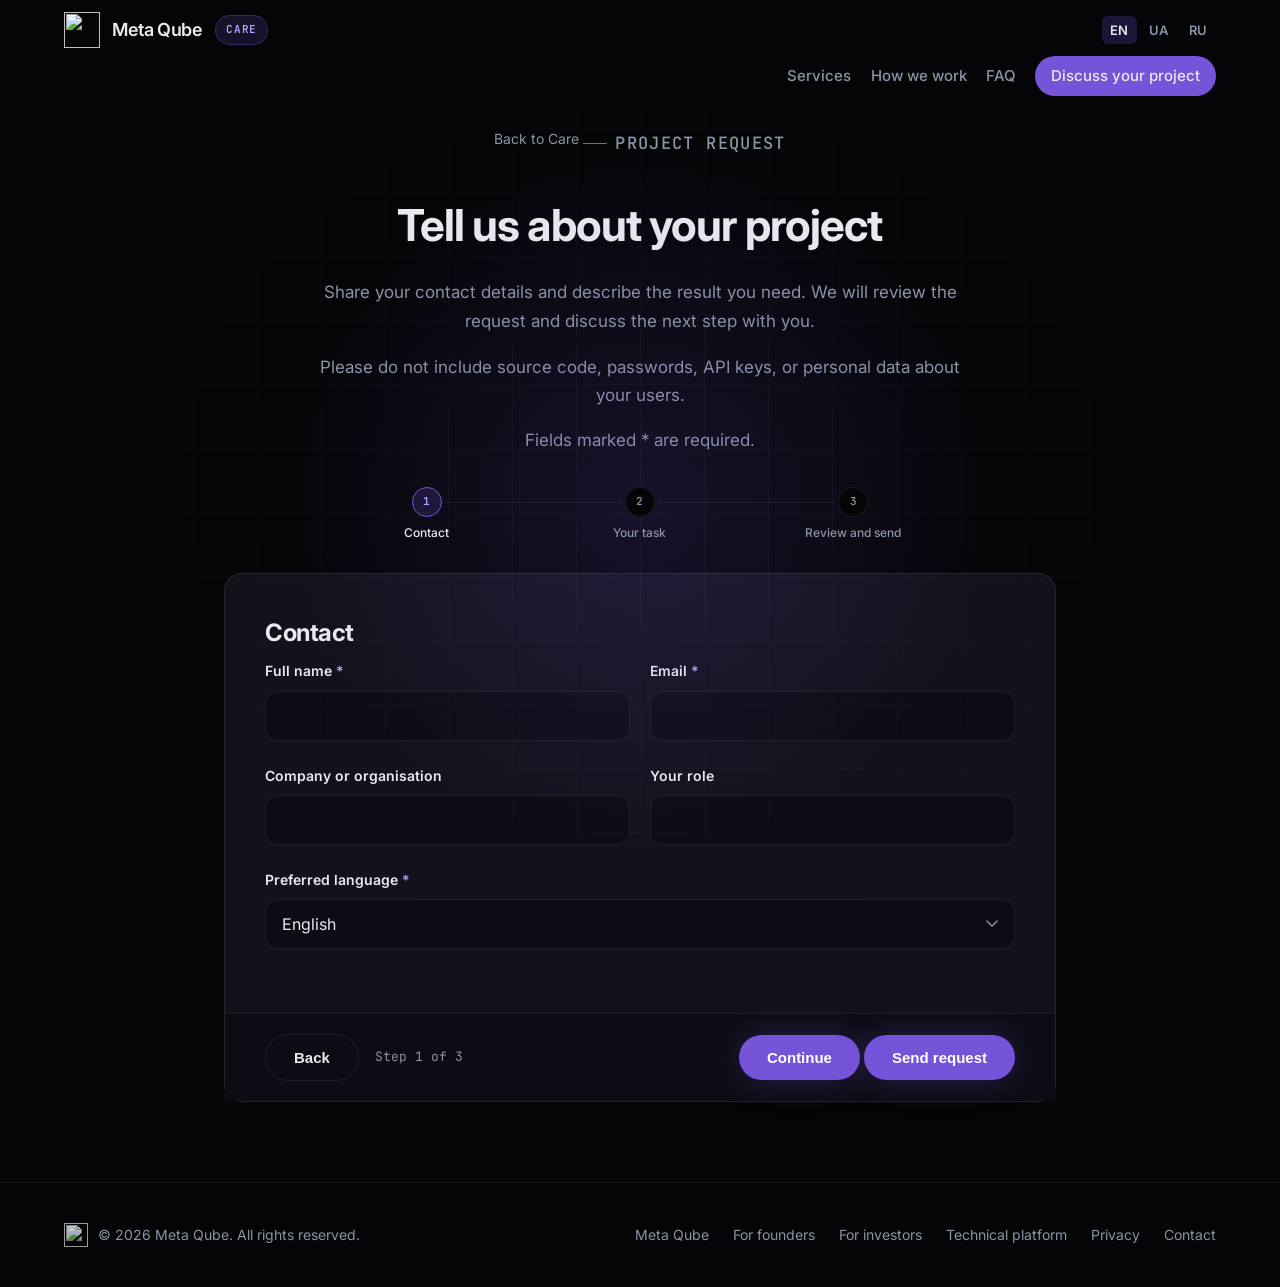
==== apply/index.html @ a99087cd "Add care site static files" ====
<!DOCTYPE html>
<html lang="en">
<head>
  <meta charset="UTF-8">
  <meta name="viewport" content="width=device-width, initial-scale=1.0">
  <meta name="description" content="Share your contact details and describe the result you need. We will review the request and discuss the next step with you.">
  <meta name="theme-color" content="#7554d9">
  <meta name="robots" content="noindex">
  <title>Discuss Your Project: Meta Qube Care</title>
  <link rel="canonical" href="https://care.meta-qube.com/apply/">
  <link rel="alternate" hreflang="en" href="https://care.meta-qube.com/apply/">
  <link rel="alternate" hreflang="uk" href="https://care.meta-qube.com/ua/apply/">
  <link rel="alternate" hreflang="ru" href="https://care.meta-qube.com/ru/apply/">
  <link rel="alternate" hreflang="x-default" href="https://care.meta-qube.com/apply/">
  <link rel="icon" href="https://meta-qube.com/favicon.ico" sizes="any">
  <link rel="icon" href="https://meta-qube.com/favicon-32x32.png" type="image/png" sizes="32x32">
  <link rel="icon" href="https://meta-qube.com/favicon-16x16.png" type="image/png" sizes="16x16">
  <link rel="apple-touch-icon" href="https://meta-qube.com/apple-touch-icon.png">
  <link rel="manifest" href="/site.webmanifest">
  <meta property="og:title" content="Discuss Your Project: Meta Qube Care">
  <meta property="og:description" content="Share your contact details and describe the result you need. We will review the request and discuss the next step with you.">
  <meta property="og:url" content="https://care.meta-qube.com/apply/">
  <meta property="og:image" content="https://meta-qube.com/images/metaqube.png">
  <meta property="og:type" content="website">
  <link rel="preconnect" href="https://fonts.googleapis.com">
  <link rel="preconnect" href="https://fonts.gstatic.com" crossorigin>
  <link href="https://fonts.googleapis.com/css2?family=Inter:wght@400;500;600;700&family=JetBrains+Mono:wght@500&display=swap" rel="stylesheet">
  <link rel="stylesheet" href="/styles.css">
</head>
<body class="audience-care">
  <header class="site-header" id="header">
    <div class="container header-inner">
      <div class="header-top">
      <a href="/" class="logo">
        <img src="https://meta-qube.com/images/metaqube.png" alt="" width="36" height="36">
        Meta Qube
      </a>
      <span class="audience-badge">Care</span>
      <nav class="lang-switch" aria-label="Language">
        <a href="/apply/" class="lang-link active" hreflang="en" aria-current="page">EN</a>
        <a href="/ua/apply/" class="lang-link" hreflang="uk">UA</a>
        <a href="/ru/apply/" class="lang-link" hreflang="ru">RU</a>
      </nav>
      <button class="menu-toggle" id="menu-toggle" aria-label="Toggle menu" aria-expanded="false">
        <svg width="24" height="24" viewBox="0 0 24 24" fill="none" stroke="currentColor" stroke-width="2" stroke-linecap="round">
          <line x1="4" y1="7" x2="20" y2="7"/>
          <line x1="4" y1="12" x2="20" y2="12"/>
          <line x1="4" y1="17" x2="20" y2="17"/>
        </svg>
      </button>
      </div>
      <nav class="nav" id="nav">
        <a href="/#services">Services</a>
        <a href="/#process">How we work</a>
        <a href="/#faq">FAQ</a>
        <a href="/apply/" class="nav-cta">Discuss your project</a>
      </nav>
    </div>
  </header>
  <main>
    <section class="apply-page">
      <div class="hero-bg" aria-hidden="true"><div class="hero-glow"></div><div class="hero-grid"></div></div>
      <div class="container">
        <header class="apply-header">
          <a class="back-link" href="/">Back to Care</a>
          <p class="eyebrow">Project request</p>
          <h1>Tell us about your project</h1>
          <p>Share your contact details and describe the result you need. We will review the request and discuss the next step with you.</p>
          <p class="safety-note">Please do not include source code, passwords, API keys, or personal data about your users.</p>
          <p class="safety-note">Fields marked * are required.</p>
        </header>
        <div id="wizard">
          <ol class="stepper" aria-label="Request steps">
            <li><button type="button" class="stepper-step" data-step="0"><span class="step-dot">1</span><span class="step-label">Contact</span></button></li>
            <li><button type="button" class="stepper-step" data-step="1"><span class="step-dot">2</span><span class="step-label">Your task</span></button></li>
            <li><button type="button" class="stepper-step" data-step="2"><span class="step-dot">3</span><span class="step-label">Review and send</span></button></li>
          </ol>
          <form id="request-form" novalidate>
            <div class="wizard-card">
              <div class="wizard-step active" data-step="0">
                <div class="wizard-step-header"><h2 id="step-title-0" tabindex="-1">Contact</h2></div>
                <div class="form-row">
                  
            <div class="form-group">
              <label class="form-label" for="fullName">Full name <span class="req">*</span></label>
              <input class="form-input" id="fullName" name="fullName" autocomplete="name" required aria-describedby="err-fullName">
              <p class="field-error" id="err-fullName"></p>
            </div>
                  
            <div class="form-group">
              <label class="form-label" for="email">Email <span class="req">*</span></label>
              <input class="form-input" id="email" name="email" type="email" autocomplete="email" required aria-describedby="err-email">
              <p class="field-error" id="err-email"></p>
            </div>
                </div>
                <div class="form-row">
                  
            <div class="form-group">
              <label class="form-label" for="organization">Company or organisation</label>
              <input class="form-input" id="organization" name="organization" autocomplete="organization" aria-describedby="err-organization">
              <p class="field-error" id="err-organization"></p>
            </div>
                  
            <div class="form-group">
              <label class="form-label" for="role">Your role</label>
              <input class="form-input" id="role" name="role" autocomplete="organization-title" aria-describedby="err-role">
              <p class="field-error" id="err-role"></p>
            </div>
                </div>
                
            <div class="form-group">
              <label class="form-label" for="preferredLanguage">Preferred language <span class="req">*</span></label>
              <select class="form-select" id="preferredLanguage" name="preferredLanguage" required aria-describedby="err-preferredLanguage"><option value="en" selected>English</option><option value="uk">Українська</option><option value="ru">Русский</option></select>
              <p class="field-error" id="err-preferredLanguage"></p>
            </div>
              </div>
              <div class="wizard-step" data-step="1">
                <div class="wizard-step-header"><h2 id="step-title-1" tabindex="-1">Your task</h2></div>
                
            <div class="form-group">
              <label class="form-label" for="audience">Who are you representing? <span class="req">*</span></label>
              <select class="form-select" id="audience" name="audience" required aria-describedby="err-audience"><option value="">Select an option</option><option value="startup">Startup</option><option value="investor">Investor or fund</option><option value="enterprise">Enterprise</option><option value="business">Business or delivery partner</option><option value="other">Other</option></select>
              <p class="field-error" id="err-audience"></p>
            </div>
                <div class="form-group">
                  <p class="form-label" id="services-label">What kind of help do you need? <span class="req">*</span></p>
                  <div class="option-group" id="services" data-field="services" role="group" tabindex="-1" aria-labelledby="services-label" aria-describedby="err-services">
                <label class="option-label"><input type="checkbox" name="services" value="assessment"> Technical assessment</label>
                <label class="option-label"><input type="checkbox" name="services" value="recovery"> Recovery and modernisation</label>
                <label class="option-label"><input type="checkbox" name="services" value="support"> Ongoing engineering support</label>
                <label class="option-label"><input type="checkbox" name="services" value="ai_workflow"> Development and AI workflows</label>
                <label class="option-label"><input type="checkbox" name="services" value="business_process"> Business process improvement</label>
                <label class="option-label"><input type="checkbox" name="services" value="handover"> Engineering ownership and handover</label>
                <label class="option-label"><input type="checkbox" name="services" value="unsure"> Help me choose</label>
                  </div>
                  <p class="field-error" id="err-services"></p>
                </div>
                <div class="form-row">
                  
            <div class="form-group">
              <label class="form-label" for="projectName">Project or system name</label>
              <input class="form-input" id="projectName" name="projectName" aria-describedby="err-projectName">
              <p class="field-error" id="err-projectName"></p>
            </div>
                  
            <div class="form-group">
              <label class="form-label" for="projectUrl">Public project website</label>
              <input class="form-input" id="projectUrl" name="projectUrl" type="url" inputmode="url" aria-describedby="err-projectUrl">
              <p class="field-error" id="err-projectUrl"></p>
            </div>
                </div>
                <div class="form-group">
                  <label class="form-label" for="summary">The situation and the result you need <span class="req">*</span></label>
                  <textarea class="form-textarea" id="summary" name="summary" required aria-describedby="err-summary" placeholder="What is not working? How does it affect the business? What would a useful result look like?"></textarea>
                  <p class="field-error" id="err-summary"></p>
                </div>
                
            <div class="form-group">
              <label class="form-label" for="technologies">Technologies, if known</label>
              <input class="form-input" id="technologies" name="technologies" aria-describedby="err-technologies">
              <p class="field-error" id="err-technologies"></p>
            </div>
                <div class="form-group">
                  <label class="form-label" for="timeframe">When would you like to start? <span class="req">*</span></label>
                  <select class="form-select" id="timeframe" name="timeframe" required aria-describedby="timeframe-note err-timeframe"><option value="">Select an option</option><option value="soon">As soon as possible</option><option value="month">Within a month</option><option value="quarter">Within three months</option><option value="exploring">Exploring options</option></select>
                  <p class="form-hint" id="timeframe-note">This is a planning preference, not a confirmed response or delivery time.</p>
                  <p class="field-error" id="err-timeframe"></p>
                </div>
              </div>
              <div class="wizard-step" data-step="2">
                <div class="wizard-step-header">
                  <h2 id="step-title-2" tabindex="-1">Review and send</h2>
                  <p class="step-desc">Check your details before sending. You can return to any step to make changes.</p>
                </div>
                <div id="form-status" class="submit-error" role="alert" aria-live="assertive"></div>
                <section class="summary-block" aria-labelledby="summary-contact-title">
                  <div class="summary-head"><h3 id="summary-contact-title">Contact</h3><button type="button" class="btn btn-secondary" data-edit="0">Edit</button></div>
                  <div id="summary-contact"></div>
                </section>
                <section class="summary-block" aria-labelledby="summary-project-title">
                  <div class="summary-head"><h3 id="summary-project-title">Your task</h3><button type="button" class="btn btn-secondary" data-edit="1">Edit</button></div>
                  <div id="summary-project"></div>
                </section>
                <div class="consent-group" id="privacyBox" data-field="privacyAccepted">
                  <input type="checkbox" id="privacyAccepted" name="privacyAccepted" aria-describedby="err-privacyAccepted">
                  <label for="privacyAccepted">I have read the <a href="/privacy/" target="_blank" rel="noopener">Privacy Notice</a> and agree to the processing of these details to handle my request and contact me.</label>
                </div>
                <p class="field-error" id="err-privacyAccepted"></p>
                <p class="safety-note">Sending this request does not create an account, a paid order, or a support agreement.</p>
                <div class="hp-field" aria-hidden="true">
                  <label for="website">Website</label>
                  <input id="website" name="website" tabindex="-1" autocomplete="off">
                </div>
              </div>
              <div class="wizard-nav">
                <button id="btn-back" class="btn btn-secondary" type="button">Back</button>
                <span id="step-counter" class="step-counter"></span>
                <div class="wizard-nav-right">
                  <button id="btn-next" class="btn btn-primary" type="button">Continue</button>
                  <button id="btn-send" class="btn btn-primary" type="submit" hidden>Send request</button>
                </div>
              </div>
            </div>
          </form>
        </div>
        <div id="inline-success" class="success-state" role="status" aria-live="polite">
          <h2 id="inline-title"></h2>
          <p id="inline-text"></p>
          <p class="success-ref" id="inline-ref"></p>
          <a class="btn btn-secondary" href="/">Back to Care</a>
        </div>
        <noscript>
          <style>.wizard-card,.stepper{display:none}</style>
          <p class="noscript-note">Enable JavaScript to use this form, or email <a href="mailto:timur@metarhia.com">timur@metarhia.com</a>.</p>
        </noscript>
      </div>
    </section>
  </main>
  <footer class="site-footer">
    <div class="container footer-inner">
      <div class="footer-brand">
        <img src="https://meta-qube.com/images/metaqube.png" alt="" width="24" height="24" loading="lazy">
        <span>&copy; 2026 Meta Qube. All rights reserved.</span>
      </div>
      <div class="footer-links">
        <a href="https://meta-qube.com/">Meta Qube</a>
        <a href="https://founders.meta-qube.com/">For founders</a>
        <a href="https://capital.meta-qube.com/">For investors</a>
        <a href="https://platform.meta-qube.com/">Technical platform</a>
        <a href="/privacy/">Privacy</a>
        <a href="mailto:timur@metarhia.com">Contact</a>
      </div>
    </div>
  </footer>
  <dialog class="lang-dialog" id="lang-dialog">
    <p>Changing the language will clear this form.</p>
    <div class="lang-actions">
      <button type="button" class="btn btn-secondary" id="lang-stay">Stay here</button>
      <button type="button" class="btn btn-primary" id="lang-change">Change language</button>
    </div>
  </dialog>
  <iframe name="hidden_submit_frame" hidden title="" aria-hidden="true"></iframe>
  <script type="application/json" id="care-i18n">{"locale":"en","privacyVersion":"2026-11-10","thanksPath":"/thank-you/","messages":{"required":"Please complete this field.","email":"Enter a valid email address.","length":"Use between {min} and {max} characters.","maxLength":"Use no more than {max} characters.","url":"Enter a public http or https URL without access credentials.","selection":"Select at least one option.","consent":"Please read the notice and confirm your agreement.","submit":"We could not confirm that your request was received. Your details remain in this form. Try again or contact us by email.","rate":"Too many attempts. Please try again later.","config":"The request form is temporarily unavailable. Please email timur@metarhia.com.","stale":"The privacy notice has changed. Review the current version before sending.","counter":"Step {current} of 3","sending":"Sending…","send":"Send request","notProvided":"Not provided","successTitle":"Your request has been received","successText":"We will review your request and contact you using the details provided. The next step is to clarify the task and a suitable engagement scope.","successReference":"Request reference: {id}","localeWarning":"Changing the language will clear this form."},"limits":{"fullName":{"min":2,"max":120},"email":{"max":254},"organization":{"max":160},"role":{"max":120},"projectName":{"max":160},"projectUrl":{"max":2048},"summary":{"min":30,"max":3000},"technologies":{"max":500}},"labels":{"fullName":"Full name","email":"Email","organization":"Company or organisation","role":"Your role","preferredLanguage":"Preferred language","audience":"Who are you representing?","services":"What kind of help do you need?","projectName":"Project or system name","projectUrl":"Public project website","summary":"The situation and the result you need","technologies":"Technologies, if known","timeframe":"When would you like to start?"},"choices":{"language":{"en":"English","uk":"Українська","ru":"Русский"},"audience":{"startup":"Startup","investor":"Investor or fund","enterprise":"Enterprise","business":"Business or delivery partner","other":"Other"},"services":{"assessment":"Technical assessment","recovery":"Recovery and modernisation","support":"Ongoing engineering support","ai_workflow":"Development and AI workflows","business_process":"Business process improvement","handover":"Engineering ownership and handover","unsure":"Help me choose"},"timeframe":{"soon":"As soon as possible","month":"Within a month","quarter":"Within three months","exploring":"Exploring options"}},"steps":[["fullName","email","organization","role","preferredLanguage"],["audience","services","projectName","projectUrl","summary","technologies","timeframe"],["privacyAccepted"]],"fieldStep":{"fullName":0,"email":0,"organization":0,"role":0,"preferredLanguage":0,"audience":1,"services":1,"projectName":1,"projectUrl":1,"summary":1,"technologies":1,"timeframe":1,"privacyAccepted":2},"fieldOrder":["fullName","email","organization","role","preferredLanguage","audience","services","projectName","projectUrl","summary","technologies","timeframe","privacyAccepted"]}</script>
  <script src="/assets/validate.js"></script>
  <script src="/assets/site.js"></script>
  <script src="/assets/apply.js"></script>
</body>
</html>
---- styles.css ----
:root {
  --bg: #050508;
  --bg-elevated: #0c0c14;
  --surface: #12121c;
  --border: rgba(255, 255, 255, 0.08);
  --text: #e8eaef;
  --text-muted: #8b93a7;
  --accent: #7554d9;
  --accent-bright: #bba3ff;
  --accent-glow: rgba(117, 84, 217, 0.28);
  --accent-hover: #5e42b8;
  --green: #3ecf8e;
  --font-sans: "Inter", system-ui, -apple-system, sans-serif;
  --font-mono: "JetBrains Mono", ui-monospace, monospace;
  --max-width: 72rem;
  --radius: 0.75rem;
}

*,
*::before,
*::after {
  box-sizing: border-box;
}

html {
  scroll-behavior: smooth;
}

body {
  margin: 0;
  font-family: var(--font-sans);
  font-size: 1rem;
  line-height: 1.6;
  color: var(--text);
  background: var(--bg);
  -webkit-font-smoothing: antialiased;
}

img {
  max-width: 100%;
  height: auto;
  display: block;
}

a {
  color: var(--accent-bright);
  text-decoration: none;
  transition: color 0.2s;
}

a:hover {
  color: var(--accent-bright);
}

.container {
  width: min(100% - 2rem, var(--max-width));
  margin-inline: auto;
}

/* Header */

.site-header {
  position: fixed;
  inset: 0 0 auto;
  z-index: 100;
  border-bottom: 1px solid transparent;
  transition: background 0.3s, border-color 0.3s, backdrop-filter 0.3s;
  overflow-x: clip;
}

.site-header.scrolled {
  background: rgba(5, 5, 8, 0.85);
  backdrop-filter: blur(12px);
  border-bottom-color: var(--border);
}

.header-inner {
  container-type: inline-size;
  container-name: site-header;
  position: relative;
  display: flex;
  flex-direction: column;
  align-items: stretch;
  gap: 0.5rem;
  padding-block: 0.75rem 0.875rem;
  min-width: 0;
}

.header-top {
  display: flex;
  align-items: center;
  gap: 0.75rem;
  min-width: 0;
}

.logo {
  display: flex;
  align-items: center;
  gap: 0.75rem;
  color: var(--text);
  font-weight: 600;
  font-size: 1.125rem;
  letter-spacing: -0.02em;
  flex-shrink: 0;
}

.logo img {
  width: 2.25rem;
  height: 2.25rem;
}

.nav {
  display: flex;
  align-items: center;
  justify-content: flex-end;
  gap: clamp(0.625rem, 1.5vw, 1.5rem);
  min-width: 0;
}

.nav a {
  color: var(--text-muted);
  font-size: clamp(0.8125rem, 0.78rem + 0.2vw, 0.9375rem);
  font-weight: 500;
  white-space: nowrap;
}

.nav a:hover {
  color: var(--text);
}

.nav-cta {
  color: var(--text) !important;
  background: var(--accent);
  padding: 0.5rem 1rem;
  border-radius: 999px;
  font-weight: 600;
  flex-shrink: 0;
}

.nav-cta:hover {
  background: var(--accent-hover);
  color: #fff !important;
}

.lang-switch {
  display: flex;
  align-items: center;
  gap: 0.25rem;
  margin-left: auto;
  flex-shrink: 0;
}

.lang-link {
  color: var(--text-muted);
  font-size: 0.8125rem;
  font-weight: 600;
  letter-spacing: 0.04em;
  padding: 0.25rem 0.5rem;
  border-radius: 0.375rem;
  transition: color 0.2s, background 0.2s;
}

.lang-link:hover {
  color: var(--text);
  background: rgba(255, 255, 255, 0.06);
}

.lang-link.active {
  color: var(--text);
  background: rgba(117, 84, 217, 0.22);
}

.menu-toggle {
  display: none;
  flex-shrink: 0;
  background: none;
  border: none;
  color: var(--text);
  cursor: pointer;
  padding: 0.25rem;
  margin-left: 0.25rem;
}

@container site-header (max-width: 56rem) {
  .menu-toggle {
    display: block;
  }

  .nav {
    display: none;
    position: absolute;
    top: 100%;
    left: 0;
    right: 0;
    flex-direction: column;
    align-items: stretch;
    gap: 0;
    flex-shrink: 0;
    background: rgba(5, 5, 8, 0.95);
    backdrop-filter: blur(12px);
    border-bottom: 1px solid var(--border);
    padding: 1rem;
    z-index: 10;
  }

  .nav.open {
    display: flex;
  }

  .nav a {
    padding: 0.75rem 1rem;
    width: 100%;
    font-size: 0.9375rem;
    white-space: normal;
  }

  .nav-cta {
    text-align: center;
    margin-top: 0.5rem;
  }
}

/* Hero */

.hero {
  position: relative;
  min-height: 100vh;
  display: flex;
  align-items: center;
  padding-block: 7rem 4rem;
  overflow: hidden;
}

.hero-bg {
  position: absolute;
  inset: 0;
  pointer-events: none;
}

.hero-glow {
  position: absolute;
  top: 10%;
  left: 50%;
  translate: -50% 0;
  width: min(90vw, 48rem);
  height: min(90vw, 48rem);
  background: radial-gradient(circle, var(--accent-glow) 0%, transparent 65%);
  opacity: 0.6;
}

.hero-grid {
  position: absolute;
  inset: 0;
  background-image:
    linear-gradient(rgba(255, 255, 255, 0.03) 1px, transparent 1px),
    linear-gradient(90deg, rgba(255, 255, 255, 0.03) 1px, transparent 1px);
  background-size: 4rem 4rem;
  mask-image: radial-gradient(ellipse 70% 60% at 50% 40%, black 20%, transparent 75%);
}

.hero-inner {
  position: relative;
  display: grid;
  grid-template-columns: 1fr 1fr;
  gap: 3rem;
  align-items: center;
}

.hero-content {
  max-width: 34rem;
  container-type: inline-size;
}

.eyebrow {
  display: inline-flex;
  align-items: center;
  gap: 0.5rem;
  font-family: var(--font-mono);
  font-size: 0.8125rem;
  font-weight: 500;
  letter-spacing: 0.08em;
  text-transform: uppercase;
  color: var(--accent-bright);
  margin-bottom: 1.25rem;
}

.eyebrow::before {
  content: "";
  width: 1.5rem;
  height: 1px;
  background: var(--accent);
}

.hero h1 {
  font-size: clamp(1.125rem, 10.5cqw, 3.75rem);
  font-weight: 700;
  line-height: 1.08;
  letter-spacing: -0.03em;
  margin: 0 0 1.25rem;
}

.hero h1 .hero-line {
  display: block;
  white-space: nowrap;
}

.hero h1 .hero-line-accent {
  font-size: 0.9em;
  background: linear-gradient(135deg, var(--text) 30%, var(--accent-bright));
  -webkit-background-clip: text;
  background-clip: text;
  -webkit-text-fill-color: transparent;
}

.hero-lead {
  font-size: 1.1875rem;
  color: var(--text-muted);
  margin: 0 0 2rem;
  line-height: 1.7;
}

.hero-actions {
  display: flex;
  flex-wrap: wrap;
  gap: 1rem;
}

.btn {
  display: inline-flex;
  align-items: center;
  justify-content: center;
  gap: 0.5rem;
  padding: 0.875rem 1.75rem;
  border-radius: 999px;
  font-weight: 600;
  font-size: 0.9375rem;
  border: none;
  cursor: pointer;
  transition: transform 0.2s, box-shadow 0.2s, background 0.2s;
}

.btn:hover {
  transform: translateY(-1px);
}

.btn-primary {
  background: var(--accent);
  color: #fff;
  box-shadow: 0 0 2rem var(--accent-glow);
}

.btn-primary:hover {
  background: var(--accent-hover);
  color: #fff;
  box-shadow: 0 0 2.5rem var(--accent-glow);
}

.btn-secondary {
  background: transparent;
  color: var(--text);
  border: 1px solid var(--border);
}

.btn-secondary:hover {
  border-color: rgba(255, 255, 255, 0.2);
  background: rgba(255, 255, 255, 0.04);
  color: var(--text);
}

.hero-visual {
  display: flex;
  justify-content: center;
  align-items: center;
}

.hero-cube {
  width: min(100%, 28rem);
  filter: drop-shadow(0 0 4rem var(--accent-glow));
  animation: float 6s ease-in-out infinite;
}

@keyframes float {
  0%, 100% { transform: translateY(0); }
  50% { transform: translateY(-12px); }
}

/* Pillars */

.pillars {
  padding-block: 3rem;
  border-block: 1px solid var(--border);
  background: var(--bg-elevated);
}

.pillars-grid {
  display: grid;
  grid-template-columns: repeat(4, 1fr);
  gap: 1.5rem;
}

.pillar {
  text-align: center;
  padding: 1rem;
}

.pillar-icon {
  width: 2.5rem;
  height: 2.5rem;
  display: flex;
  align-items: center;
  justify-content: center;
  margin: 0 auto 0.875rem;
  color: var(--accent-bright);
}

.pillar-icon svg {
  width: 1.5rem;
  height: 1.5rem;
}

.pillar-label {
  font-weight: 600;
  font-size: 0.9375rem;
  margin-bottom: 0.25rem;
}

.pillar-desc {
  font-size: 0.8125rem;
  color: var(--text-muted);
  line-height: 1.5;
}

/* Platform */

.platform-grid {
  display: grid;
  grid-template-columns: repeat(2, 1fr);
  gap: 1.5rem;
}

.platform-card {
  background: var(--surface);
  border: 1px solid var(--border);
  border-radius: calc(var(--radius) * 1.25);
  padding: 2.25rem;
}

.platform-card h3 {
  font-size: 1.375rem;
  font-weight: 700;
  letter-spacing: -0.02em;
  margin: 0 0 1rem;
}

.platform-card > p {
  color: var(--text-muted);
  font-size: 0.9375rem;
  line-height: 1.65;
  margin: 0 0 1.5rem;
}

.platform-badge {
  display: inline-block;
  font-family: var(--font-mono);
  font-size: 0.75rem;
  font-weight: 500;
  letter-spacing: 0.06em;
  text-transform: uppercase;
  color: var(--accent-bright);
  background: rgba(117, 84, 217, 0.16);
  padding: 0.375rem 0.75rem;
  border-radius: 999px;
  margin-bottom: 1.25rem;
}

.platform-badge.accent-green {
  color: var(--green);
  background: rgba(62, 207, 142, 0.12);
}

.feature-list {
  list-style: none;
  margin: 0;
  padding: 0;
  display: grid;
  gap: 0.625rem;
}

.feature-list li {
  position: relative;
  padding-left: 1.25rem;
  font-size: 0.875rem;
  color: var(--text-muted);
  line-height: 1.5;
}

.feature-list li::before {
  content: "";
  position: absolute;
  left: 0;
  top: 0.55em;
  width: 0.375rem;
  height: 0.375rem;
  border-radius: 50%;
  background: var(--accent);
}

/* Modules */

.module-contract {
  display: grid;
  grid-template-columns: repeat(4, 1fr);
  gap: 1rem;
  margin-bottom: 2rem;
}

.contract-item {
  background: var(--surface);
  border: 1px solid var(--border);
  border-radius: var(--radius);
  padding: 1.25rem;
  text-align: center;
}

.contract-key {
  display: block;
  font-family: var(--font-mono);
  font-size: 0.75rem;
  font-weight: 500;
  letter-spacing: 0.04em;
  text-transform: uppercase;
  color: var(--accent-bright);
  margin-bottom: 0.375rem;
}

.contract-val {
  display: block;
  font-size: 0.875rem;
  color: var(--text-muted);
}

.tag-cloud {
  display: flex;
  flex-wrap: wrap;
  gap: 0.625rem;
  justify-content: center;
}

.tag {
  font-size: 0.8125rem;
  font-weight: 500;
  color: var(--text-muted);
  background: var(--surface);
  border: 1px solid var(--border);
  padding: 0.4375rem 0.875rem;
  border-radius: 999px;
  transition: border-color 0.2s, color 0.2s;
}

.tag:hover {
  border-color: rgba(117, 84, 217, 0.45);
  color: var(--text);
}

/* Capabilities */

.capabilities {
  background: var(--bg-elevated);
  border-block: 1px solid var(--border);
}

/* Formula */

.formula {
  padding-block: 5rem;
}

.formula-box {
  max-width: 52rem;
  margin-inline: auto;
  background: var(--surface);
  border: 1px solid var(--border);
  border-radius: calc(var(--radius) * 1.25);
  padding: 2rem;
  text-align: center;
}

.formula-code {
  display: block;
  font-family: var(--font-mono);
  font-size: clamp(0.75rem, 2vw, 0.875rem);
  line-height: 1.7;
  color: var(--text-muted);
  word-break: break-word;
}

.formula-tagline {
  margin: 1.5rem 0 0;
  font-size: 1.0625rem;
  font-weight: 600;
  color: var(--text);
}

.principle-list {
  list-style: none;
  padding: 0;
  margin: 0;
  text-align: left;
  display: grid;
  gap: 0.75rem;
}

.principle-list li {
  position: relative;
  padding-left: 1.25rem;
  color: var(--text-muted);
  line-height: 1.6;
}

.principle-list li::before {
  content: "";
  position: absolute;
  left: 0;
  top: 0.6em;
  width: 0.375rem;
  height: 0.375rem;
  border-radius: 50%;
  background: var(--accent);
}

.platform-badge.accent-amber {
  color: #f5c842;
  background: rgba(245, 200, 66, 0.12);
  border: 1px solid rgba(245, 200, 66, 0.25);
}

/* Sections */

section {
  padding-block: 5rem;
}

.section-header {
  max-width: 40rem;
  margin-bottom: 3rem;
}

.section-header.centered {
  margin-inline: auto;
  text-align: center;
}

.section-tag {
  font-family: var(--font-mono);
  font-size: 0.8125rem;
  font-weight: 500;
  letter-spacing: 0.1em;
  text-transform: uppercase;
  color: var(--accent-bright);
  margin-bottom: 0.75rem;
}

.section-header h2 {
  font-size: clamp(1.875rem, 3.5vw, 2.5rem);
  font-weight: 700;
  letter-spacing: -0.02em;
  line-height: 1.15;
  margin: 0 0 1rem;
}

.section-header p {
  color: var(--text-muted);
  font-size: 1.0625rem;
  margin: 0;
  line-height: 1.7;
}

/* Cards */

.card-grid {
  display: grid;
  grid-template-columns: repeat(3, 1fr);
  gap: 1.5rem;
}

.card {
  background: var(--surface);
  border: 1px solid var(--border);
  border-radius: var(--radius);
  padding: 2rem;
  transition: border-color 0.25s, transform 0.25s;
}

.card:hover {
  border-color: rgba(117, 84, 217, 0.45);
  transform: translateY(-2px);
}

.card-icon {
  width: 2.75rem;
  height: 2.75rem;
  display: flex;
  align-items: center;
  justify-content: center;
  background: rgba(117, 84, 217, 0.16);
  border-radius: 0.625rem;
  color: var(--accent-bright);
  margin-bottom: 1.25rem;
}

.card-icon svg {
  width: 1.375rem;
  height: 1.375rem;
}

.card h3 {
  font-size: 1.125rem;
  font-weight: 600;
  margin: 0 0 0.625rem;
}

.card p {
  color: var(--text-muted);
  font-size: 0.9375rem;
  margin: 0;
  line-height: 1.65;
}

/* Process */

.process {
  background: var(--bg-elevated);
  border-block: 1px solid var(--border);
}

.process-steps {
  display: grid;
  grid-template-columns: repeat(3, 1fr);
  gap: 1.5rem;
  counter-reset: step;
}

.process-step {
  position: relative;
  padding: 1.5rem;
}

.process-step::before {
  counter-increment: step;
  content: counter(step, decimal-leading-zero);
  display: block;
  font-family: var(--font-mono);
  font-size: 0.8125rem;
  font-weight: 600;
  color: var(--accent);
  margin-bottom: 1rem;
}

.process-step h3 {
  font-size: 1.0625rem;
  font-weight: 600;
  margin: 0 0 0.5rem;
}

.process-step p {
  color: var(--text-muted);
  font-size: 0.9375rem;
  margin: 0;
  line-height: 1.6;
}

/* CTA */

.cta {
  padding-block: 5rem;
}

.cta-box {
  position: relative;
  overflow: hidden;
  background: linear-gradient(
    135deg,
    rgba(117, 84, 217, 0.18) 0%,
    var(--surface) 50%
  );
  border: 1px solid rgba(117, 84, 217, 0.35);
  border-radius: calc(var(--radius) * 1.5);
  padding: clamp(2.5rem, 5vw, 4rem);
  text-align: center;
}

.cta-box::before {
  content: "";
  position: absolute;
  inset: 0;
  background: radial-gradient(circle at 30% 50%, var(--accent-glow), transparent 55%);
  pointer-events: none;
}

.cta-box h2 {
  position: relative;
  font-size: clamp(1.75rem, 3vw, 2.25rem);
  font-weight: 700;
  letter-spacing: -0.02em;
  margin: 0 0 1rem;
}

.cta-box p {
  position: relative;
  color: var(--text-muted);
  font-size: 1.0625rem;
  max-width: 32rem;
  margin: 0 auto 2rem;
  line-height: 1.7;
}

.cta-box .btn {
  position: relative;
}

/* Footer */

.site-footer {
  border-top: 1px solid var(--border);
  padding-block: 2.5rem;
}

.footer-inner {
  display: flex;
  align-items: center;
  justify-content: space-between;
  flex-wrap: wrap;
  gap: 1.5rem;
}

.footer-brand {
  display: flex;
  align-items: center;
  gap: 0.625rem;
  color: var(--text-muted);
  font-size: 0.875rem;
}

.footer-brand img {
  width: 1.5rem;
  height: 1.5rem;
  opacity: 0.8;
}

.footer-links {
  display: flex;
  flex-wrap: wrap;
  gap: 1.5rem;
}

.footer-links a {
  color: var(--text-muted);
  font-size: 0.875rem;
}

.footer-links a:hover {
  color: var(--text);
}

/* Responsive */

@media (max-width: 900px) {
  .hero-inner {
    grid-template-columns: 1fr;
    text-align: center;
  }

  .hero-content {
    max-width: none;
  }

  .eyebrow {
    justify-content: center;
  }

  .hero-actions {
    justify-content: center;
  }

  .hero-visual {
    order: -1;
  }

  .hero-cube {
    width: min(70vw, 18rem);
  }

  .pillars-grid {
    grid-template-columns: repeat(2, 1fr);
  }

  .platform-grid {
    grid-template-columns: 1fr;
  }

  .module-contract {
    grid-template-columns: repeat(2, 1fr);
  }

  .card-grid {
    grid-template-columns: 1fr;
  }

  .process-steps {
    grid-template-columns: repeat(2, 1fr);
  }
}

@media (max-width: 640px) {
  .pillars-grid {
    grid-template-columns: 1fr 1fr;
    gap: 1rem;
  }

  .module-contract {
    grid-template-columns: 1fr;
  }

  .process-steps {
    grid-template-columns: 1fr;
  }

  .footer-inner {
    flex-direction: column;
    text-align: center;
  }
}

/* Care */

.audience-badge {
  display: none;
  font-family: var(--font-mono);
  font-size: 0.6875rem;
  font-weight: 600;
  letter-spacing: 0.08em;
  text-transform: uppercase;
  color: var(--accent-bright);
  background: rgba(117, 84, 217, 0.16);
  border: 1px solid rgba(117, 84, 217, 0.35);
  padding: 0.3125rem 0.625rem;
  border-radius: 999px;
  flex-shrink: 1;
  min-width: 0;
}

@container site-header (min-width: 62rem) {
  .audience-badge { display: inline-flex; }
}

.hero h1 .hero-line { white-space: normal; }

.hero-note {
  margin: 1rem 0 0;
  color: var(--text-muted);
  font-size: 0.875rem;
}

.situations-grid { grid-template-columns: repeat(2, 1fr); }

.clients-grid { grid-template-columns: repeat(4, 1fr); }

.process-steps.steps-4 { grid-template-columns: repeat(4, 1fr); }

.service-card {
  display: flex;
  flex-direction: column;
}

.card-link {
  margin-top: auto;
  padding-top: 1rem;
  font-weight: 600;
}

.section-note {
  margin: 1.5rem 0 0;
  color: var(--text-muted);
  text-align: center;
}

.faq-list { display: grid; gap: 0.75rem; }

.faq-item {
  background: var(--surface);
  border: 1px solid var(--border);
  border-radius: var(--radius);
  padding: 0.25rem 1.25rem;
}

.faq-item summary {
  cursor: pointer;
  font-weight: 600;
  padding: 0.9rem 0;
}

.faq-item p {
  color: var(--text-muted);
  margin: 0 0 1rem;
}

.doc-page { padding-block: 8rem 5rem; }

.prose { max-width: 46rem; margin: 0 auto; }

.prose h1 {
  font-size: clamp(2rem, 4vw, 2.75rem);
  font-weight: 700;
  letter-spacing: -0.02em;
  margin: 0 0 1.25rem;
}

.prose h2 {
  font-size: 1.125rem;
  margin: 1.75rem 0 0.5rem;
}

.prose p {
  color: var(--text-muted);
  margin: 0 0 1rem;
  line-height: 1.7;
}

a:focus-visible,
button:focus-visible,
summary:focus-visible,
input:focus-visible,
select:focus-visible,
textarea:focus-visible {
  outline: 2px solid var(--accent-bright);
  outline-offset: 2px;
}

@media (prefers-reduced-motion: reduce) {
  html { scroll-behavior: auto; }
  .hero-cube,
  .btn { animation: none; transition: none; }
  .btn:hover,
  .card:hover { transform: none; }
}

.apply-page {
  position: relative;
  overflow: hidden;
  padding-block: 7rem 5rem;
  min-height: 100vh;
}

.apply-header {
  text-align: center;
  max-width: 42rem;
  margin: 0 auto 2rem;
}

.apply-header h1 {
  font-size: clamp(2rem, 4vw, 2.75rem);
  font-weight: 700;
  letter-spacing: -0.02em;
  margin: 0.75rem 0;
}

.apply-header > p,
.safety-note {
  color: var(--text-muted);
  font-size: 1.0625rem;
  line-height: 1.7;
}

.safety-note {
  font-size: 0.875rem;
  margin: 1rem auto 0;
  max-width: 40rem;
}

.back-link {
  display: inline-flex;
  align-items: center;
  gap: 0.375rem;
  font-size: 0.875rem;
  color: var(--text-muted);
  margin-bottom: 1.75rem;
}

.back-link:hover { color: var(--text); }

.stepper {
  display: flex;
  align-items: flex-start;
  justify-content: center;
  max-width: 40rem;
  margin: 0 auto 2rem;
  padding: 0;
  list-style: none;
  gap: 0;
}

.stepper > li {
  display: flex;
  flex: 1;
  position: relative;
  min-width: 0;
}

.stepper > li:not(:last-child)::after {
  content: "";
  position: absolute;
  top: 0.9375rem;
  left: calc(50% + 1.125rem);
  right: calc(-50% + 1.125rem);
  height: 1px;
  background: var(--border);
}

.stepper > li:has(.completed)::after {
  background: var(--accent);
}

.stepper-step {
  display: flex;
  flex-direction: column;
  align-items: center;
  flex: 1;
  position: relative;
  appearance: none;
  background: none;
  border: 0;
  color: inherit;
  font: inherit;
  padding: 0;
  cursor: default;
  min-width: 0;
}

.stepper-step.is-done { cursor: pointer; }

.stepper-step:not(:last-child)::after,
.stepper-step.completed:not(:last-child)::after {
  content: none;
}

.step-dot {
  width: 1.875rem;
  height: 1.875rem;
  border-radius: 50%;
  display: flex;
  align-items: center;
  justify-content: center;
  font-family: var(--font-mono);
  font-size: 0.6875rem;
  font-weight: 600;
  border: 1px solid var(--border);
  background: var(--bg);
  color: var(--text-muted);
  margin-bottom: 0.5rem;
  position: relative;
  z-index: 1;
}

.stepper-step.active .step-dot {
  border-color: var(--accent);
  background: rgba(117, 84, 217, 0.18);
  color: var(--accent-bright);
}

.stepper-step.completed .step-dot {
  border-color: var(--accent);
  background: var(--accent);
  color: #fff;
}

.step-label {
  font-size: 0.75rem;
  font-weight: 500;
  color: var(--text-muted);
  text-align: center;
  line-height: 1.3;
  white-space: normal;
}

.stepper-step.active .step-label { color: var(--text); }

.wizard-card {
  background: var(--surface);
  border: 1px solid var(--border);
  border-radius: calc(var(--radius) * 1.5);
  max-width: 52rem;
  margin: 0 auto;
}

.wizard-step { display: none; padding: 2.5rem; }
.wizard-step.active { display: block; }

.wizard-step-header h2 {
  font-size: 1.5rem;
  font-weight: 700;
  letter-spacing: -0.02em;
  margin: 0 0 0.5rem;
}

.step-desc {
  color: var(--text-muted);
  margin: 0 0 1.5rem;
}

.form-row {
  display: grid;
  grid-template-columns: 1fr 1fr;
  gap: 1.25rem;
}

.form-group { margin-bottom: 1.5rem; }

.form-label {
  display: block;
  font-size: 0.875rem;
  font-weight: 600;
  margin-bottom: 0.5rem;
}

.req { color: var(--accent-bright); }

.form-input,
.form-select,
.form-textarea {
  width: 100%;
  background: var(--bg-elevated);
  border: 1px solid var(--border);
  border-radius: var(--radius);
  padding: 0.75rem 1rem;
  color: var(--text);
  font-family: var(--font-sans);
  font-size: 1rem;
  line-height: 1.5;
}

.form-input::placeholder,
.form-textarea::placeholder {
  color: var(--text-muted);
  opacity: 0.7;
}

.form-input:focus,
.form-select:focus,
.form-textarea:focus {
  border-color: var(--accent);
  box-shadow: 0 0 0 3px var(--accent-glow);
}

.form-input[aria-invalid="true"],
.form-select[aria-invalid="true"],
.form-textarea[aria-invalid="true"] {
  border-color: #ef5350;
}

.form-select {
  appearance: none;
  background-image: url("data:image/svg+xml,%3Csvg width='12' height='8' viewBox='0 0 12 8' fill='none' xmlns='http://www.w3.org/2000/svg'%3E%3Cpath d='M1 1l5 5 5-5' stroke='%238b93a7' stroke-width='1.5' stroke-linecap='round'/%3E%3C/svg%3E");
  background-repeat: no-repeat;
  background-position: right 1rem center;
  padding-right: 2.5rem;
}

.form-textarea { resize: vertical; min-height: 8rem; }

.form-hint,
.field-error {
  font-size: 0.8125rem;
  margin-top: 0.375rem;
}

.form-hint { color: var(--text-muted); }

.field-error {
  color: #ffb4b4;
  display: none;
}

.field-error.show { display: block; }

.option-group {
  display: flex;
  flex-wrap: wrap;
  gap: 0.5rem;
}

.option-label {
  display: inline-flex;
  align-items: center;
  gap: 0.5rem;
  padding: 0.625rem 1rem;
  background: var(--bg-elevated);
  border: 1px solid var(--border);
  border-radius: var(--radius);
  cursor: pointer;
  font-size: 0.875rem;
  color: var(--text-muted);
}

.option-label:hover {
  border-color: rgba(117, 84, 217, 0.45);
  color: var(--text);
}

.option-label:has(input:checked) {
  border-color: var(--accent);
  background: rgba(117, 84, 217, 0.16);
  color: var(--text);
}

.option-group[aria-invalid="true"] .option-label {
  border-color: rgba(239, 83, 80, 0.7);
}

.wizard-nav {
  display: flex;
  align-items: center;
  gap: 1rem;
  padding: 1.25rem 2.5rem;
  border-top: 1px solid var(--border);
  background: var(--bg-elevated);
}

.wizard-nav-right { margin-left: auto; }

.step-counter {
  font-family: var(--font-mono);
  font-size: 0.8125rem;
  color: var(--text-muted);
}

.summary-block {
  margin-bottom: 1.25rem;
  padding: 1rem;
  background: var(--bg-elevated);
  border: 1px solid var(--border);
  border-radius: var(--radius);
}

.summary-head {
  display: flex;
  justify-content: space-between;
  align-items: center;
  gap: 1rem;
  margin-bottom: 0.75rem;
}

.summary-head h3 { margin: 0; font-size: 1rem; }

.summary-item {
  display: grid;
  grid-template-columns: 11rem 1fr;
  gap: 0.75rem;
  padding: 0.4rem 0;
}

.summary-key {
  font-family: var(--font-mono);
  font-size: 0.75rem;
  color: var(--accent-bright);
}

.summary-val {
  margin: 0;
  color: var(--text-muted);
  overflow-wrap: anywhere;
}

.consent-group {
  display: flex;
  gap: 0.875rem;
  align-items: flex-start;
  padding: 1.25rem;
  background: var(--bg-elevated);
  border: 1px solid var(--border);
  border-radius: var(--radius);
}

.consent-group[aria-invalid="true"] {
  border-color: rgba(239, 83, 80, 0.7);
}

.consent-group input { margin-top: 0.25rem; }

.hp-field {
  position: absolute;
  left: -9999px;
  width: 1px;
  height: 1px;
  overflow: hidden;
}

.submit-error,
.config-banner {
  display: none;
  margin: 0 auto 1.25rem;
  max-width: 52rem;
  padding: 1rem 1.25rem;
  background: rgba(239, 83, 80, 0.12);
  border: 1px solid rgba(239, 83, 80, 0.35);
  border-radius: var(--radius);
  color: #ffb4b4;
}

.submit-error.show,
.config-banner.show { display: block; }

.success-state { display: none; text-align: center; padding: 3rem 1rem; }
.success-state.active { display: block; }

.success-state h2 {
  font-size: clamp(1.75rem, 3vw, 2.25rem);
  margin: 0 0 1rem;
}

.btn:disabled { opacity: 0.6; cursor: not-allowed; }

.lang-dialog {
  background: var(--surface);
  color: var(--text);
  border: 1px solid var(--border);
  border-radius: var(--radius);
  padding: 1.5rem;
  max-width: min(24rem, calc(100% - 2rem));
}

.lang-dialog::backdrop { background: rgba(0, 0, 0, 0.65); }

.lang-dialog p { margin: 0 0 1.25rem; }

.lang-actions { display: flex; flex-wrap: wrap; gap: 0.75rem; }

.noscript-note {
  max-width: 40rem;
  margin: 2rem auto;
  text-align: center;
  color: var(--text-muted);
}

@media (max-width: 1024px) {
  .clients-grid,
  .process-steps.steps-4 { grid-template-columns: repeat(2, 1fr); }
}

@media (max-width: 900px) {
  .situations-grid { grid-template-columns: repeat(2, 1fr); }
}

@media (max-width: 640px) {
  .situations-grid,
  .clients-grid,
  .process-steps.steps-4,
  .form-row,
  .summary-item { grid-template-columns: 1fr; }

  .wizard-step { padding: 1.5rem; }
  .wizard-nav { padding: 1rem 1.5rem; flex-wrap: wrap; }
  .step-counter { order: -1; width: 100%; }
  .footer-links { justify-content: center; }
}
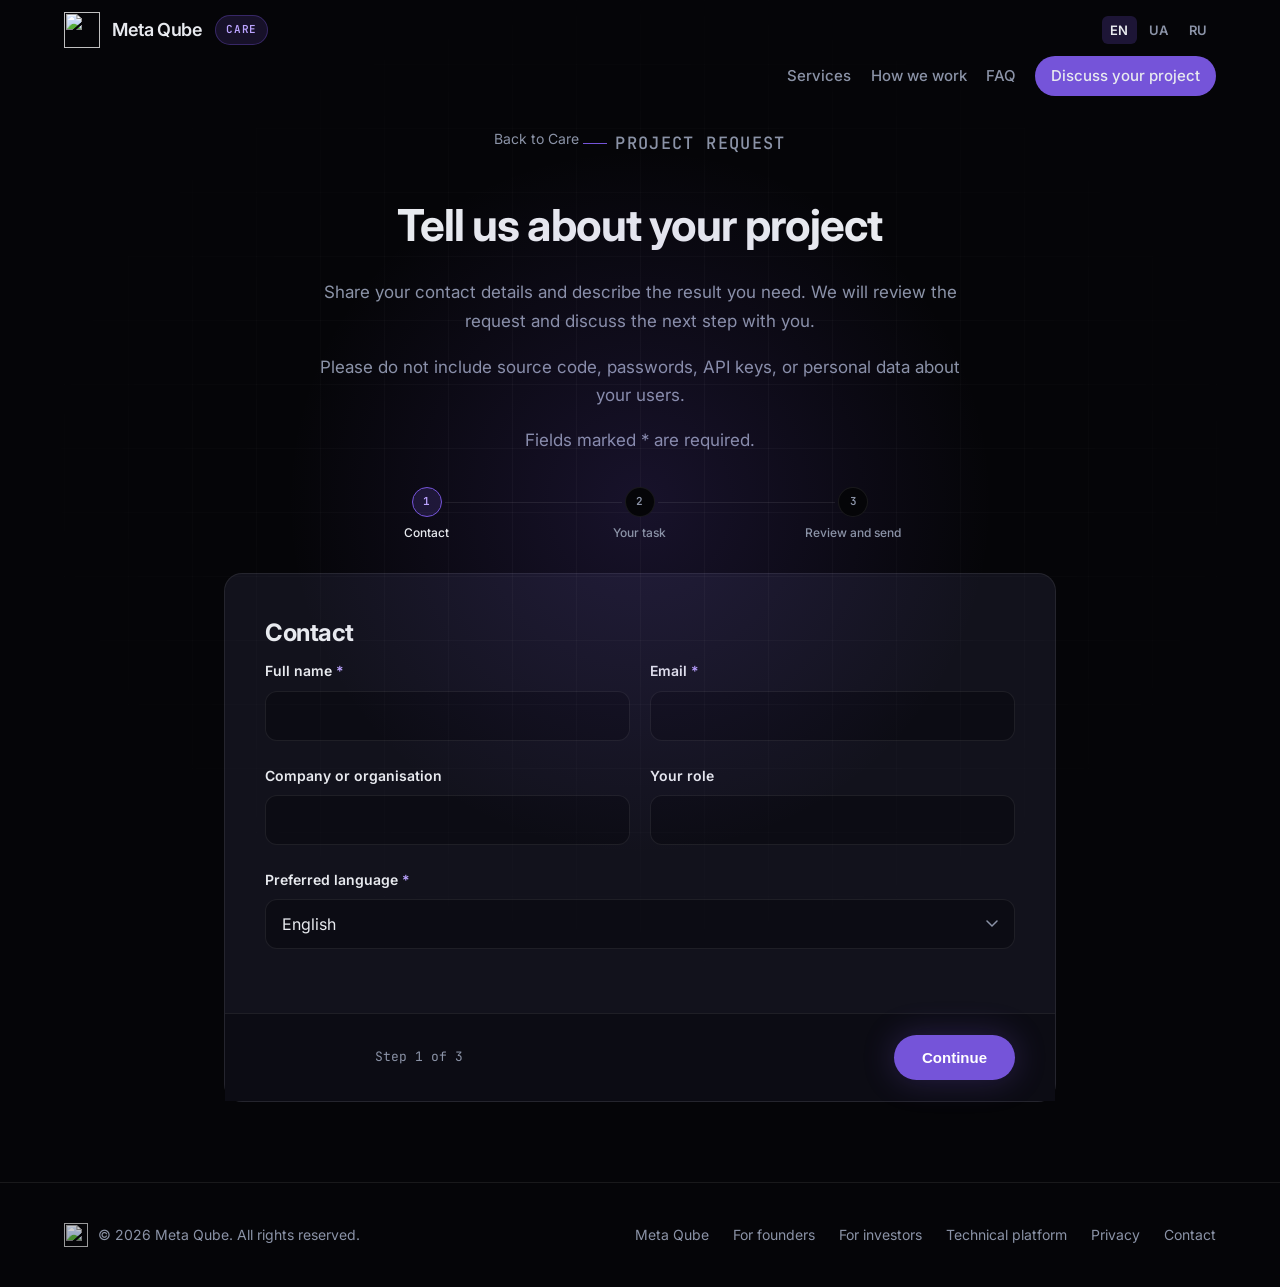
==== commit 2239de67: "Fix registration form" ====
--- a/apply/index.html
+++ b/apply/index.html
@@ -194,10 +194,10 @@
               </div>
               <div class="wizard-nav">
                 <button id="btn-back" class="btn btn-secondary" type="button">Back</button>
-                <span id="step-counter" class="step-counter"></span>
+                <span id="step-counter" class="step-counter">Step 1 of 3</span>
                 <div class="wizard-nav-right">
                   <button id="btn-next" class="btn btn-primary" type="button">Continue</button>
-                  <button id="btn-send" class="btn btn-primary" type="submit" hidden>Send request</button>
+                  <button id="btn-send" class="btn btn-primary" type="submit" style="display:none">Send request</button>
                 </div>
               </div>
             </div>
